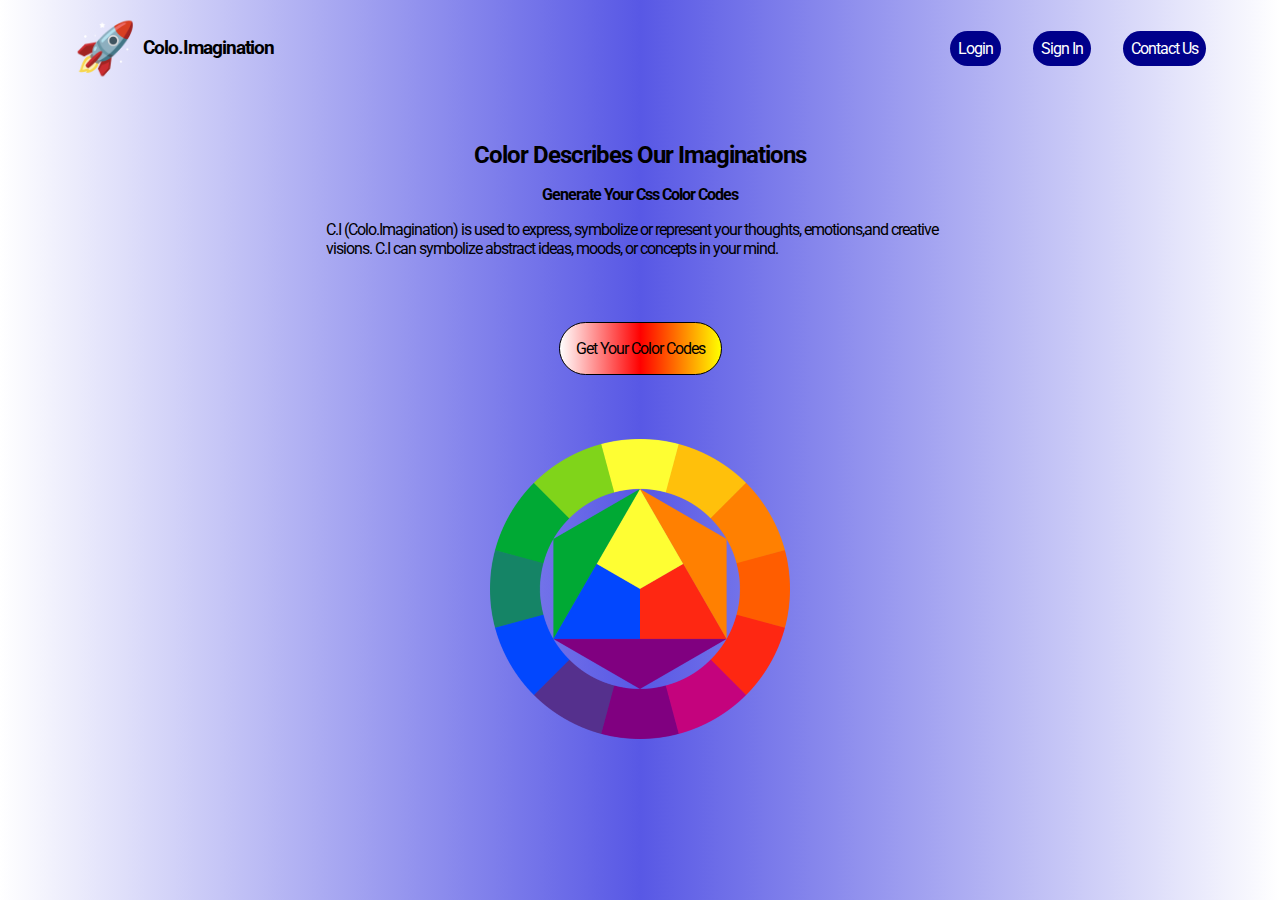
==== main.html @ fc1c4f20 "Initial commit" ====
<!DOCTYPE html>
<html lang="en">
<head>
    <meta charset="UTF-8">
    <meta name="viewport" content="width=device-width, initial-scale=1.0">
    <title>ColorImagination</title>
    <link rel="stylesheet" href="./main.css">
</head>
<body>
    <div class="main-parent-container">
        <div class="top-container">
            <div class="left-section">
                <span style='font-size:50px;'>&#128640;</span>
                <h3>Colo.Imagination</h3>
            </div>
            <div class="right-container">
                <a href="#">Login</a>
                <a href="#">Sign In</a>
                <a href="#">Contact Us</a>
            </div>
        </div>

        <div class="bottom-container">
            <div class="first-container">
                <h2>Color Describes Our Imaginations</h2>
                <h4>Generate Your Css Color Codes</h4>
            </div>
            <div class="second-container">
                <p>C.I (Colo.Imagination) is used to express, symbolize or represent your thoughts, emotions,and creative visions. C.I can symbolize abstract ideas, moods, or concepts in your mind.</p>
            </div>
        </div>
        <div class="button-container">
            <a href="./index.html">Get Your Color Codes</a>
        </div>
        <img src="./images/color 1.png" alt="">
    </div>
   

    

</body>
</html>
---- main.css ----
@import url('https://fonts.googleapis.com/css2?family=Roboto:ital,wght@0,100..900;1,100..900&display=swap');

*{
    margin: 0;
    padding: 0;
    letter-spacing: -1px;
    font-family: "Roboto", serif;
}
body{
    width: auto;
    height: auto;
    padding: 0.7rem ;
    display: flex;
    flex-direction: column;
    align-items: center;
    justify-content: start;
    background: linear-gradient(to right,white,rgb(88, 88, 229),white);
}
.main-parent-container{
    width: 100%;
    height: auto;
    padding: 0.5rem ;
    display: flex;
    flex-direction: column;
    align-items: center;
    justify-content: space-between;
    row-gap: 4rem;
}
.top-container{
    width: 90%;
    height: auto;
    display: flex;
    flex-direction: row;
    justify-content: space-between;
    align-items: center;
}
.left-section{
    width: 50%;
    height: auto;
    display: flex;
    flex-direction: row;
    justify-content: start;
    align-items: center;
    column-gap: 0.5rem;
}
.right-container{
    width: auto;
    height: auto;
    display: flex;
    flex-direction: row;
    column-gap: 2rem;
}
.right-container a{
    text-decoration: none;
    width: fit-content;
    color: white;
    background-color: darkblue;
    border-radius: 3rem;
    padding: 0.5rem;
}
.bottom-container{
    width: 50%;
    height: auto;
    display: flex;
    flex-direction:column;
    justify-content: center;
    align-items: center;
    row-gap: 1rem;
}
.first-container{
    display: flex;
    flex-direction: column;
    justify-content: center;
    align-items: center;
    row-gap: 1rem;
}
.button-container{
    width: fit-content;
    background: linear-gradient(to right,white,red, yellow);
    padding: 1rem;
    border: 1px solid black;
    border-radius: 2rem;
}
.button-container a{
    text-decoration: none;
    color: black;  
}
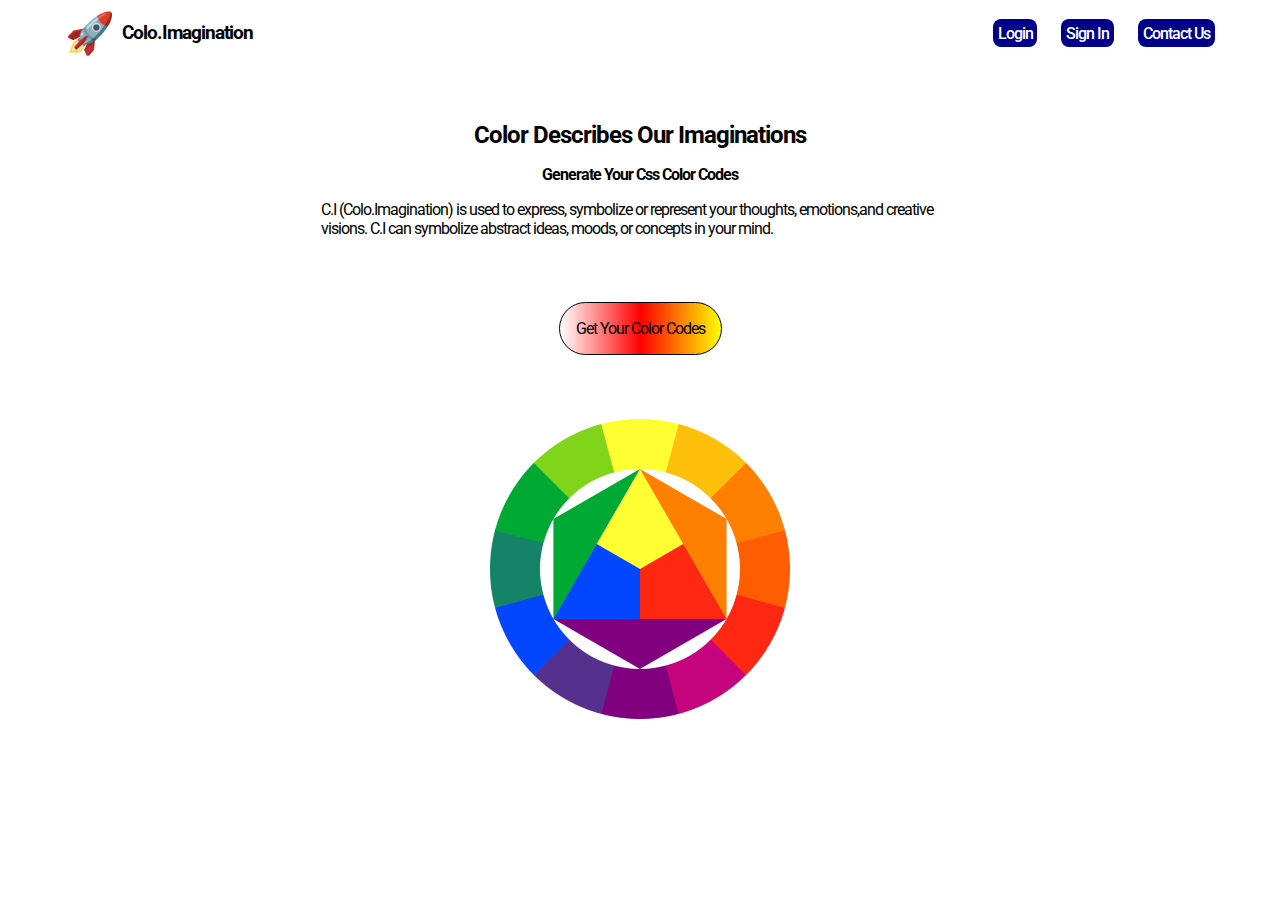
==== commit e10b36dc: "second commit" ====
--- a/main.html
+++ b/main.html
@@ -10,13 +10,13 @@
     <div class="main-parent-container">
         <div class="top-container">
             <div class="left-section">
-                <span style='font-size:50px;'>&#128640;</span>
+                <span style='font-size:40px;'>&#128640;</span>
                 <h3>Colo.Imagination</h3>
             </div>
             <div class="right-container">
-                <a href="#">Login</a>
-                <a href="#">Sign In</a>
-                <a href="#">Contact Us</a>
+                <a href="#"><h5>Login</h5></a>
+                <a href="#"><h5>Sign In</h5></a>
+                <a href="#"><h5>Contact Us</h5></a>
             </div>
         </div>
 
@@ -31,8 +31,9 @@
         </div>
         <div class="button-container">
             <a href="./index.html">Get Your Color Codes</a>
+        </div class="images-container">
+            <img src="./images/color 1.png" alt="">
         </div>
-        <img src="./images/color 1.png" alt="">
     </div>
    
 
--- a/main.css
+++ b/main.css
@@ -9,12 +9,129 @@
 body{
     width: auto;
     height: auto;
-    padding: 0.7rem ;
+    padding: 0.1rem ;
     display: flex;
     flex-direction: column;
     align-items: center;
     justify-content: start;
-    background: linear-gradient(to right,white,rgb(88, 88, 229),white);
+    background-color:white;
+    color: black;
+}
+@media (max-width: 540px){
+    .main-parent-container{
+        width: 30%;
+        row-gap: 1rem;
+        height: auto;
+        padding: 0.1rem ;
+        display: flex;
+        flex-direction: column;
+        align-items: center;
+        justify-content: start;
+    }
+    .top-container{
+        width: auto;
+        display: flex;
+        flex-direction: row;
+        column-gap: 1rem;
+        justify-content:space-between;
+        align-items: center;
+    }
+    .left-section{
+        width: 20%;
+        display: flex;
+        flex-direction: row;
+        justify-content: start;
+        align-items: center;
+        column-gap: 0rem;
+    }
+    .left-section style{
+        width: auto;
+        font-size: 10px;
+    }
+    .right-container{
+        width:10%;
+        display: flex;
+        flex-direction: row;
+        justify-content: start;
+        align-items: center;
+        column-gap: 0.5rem;
+    }
+    .right-container a{
+        text-decoration: none;
+        width: fit-content;
+        color: white;
+        background-color: darkblue;
+        border-radius: 0.9rem;
+        padding: 0.2rem;
+        font-size: auto;
+    }
+    .right-container h5{
+        font-size: 0.5rem;
+        font-weight: 400;
+    }
+    .bottom-container{
+        width: 100%;
+        height: auto;
+        display: flex;
+        flex-direction:column;
+        justify-content: center;
+        align-items: center;
+        row-gap: 0.5rem;
+    }
+    .first-container{
+        width: 150%;
+        height: auto;
+        display: flex;
+        flex-direction: column;
+        justify-content: center;
+        align-items: center;
+        row-gap: 1rem;
+    }
+    .first-container h4{
+        width: 100%;
+    }
+    .bottom-container p{
+        width: 120%;
+    }
+}
+
+@media (min-width : 344px){
+    .main-parent-container{
+        width: 30%;
+        row-gap: 1rem;
+        height: auto;
+        padding: 0.1rem ;
+        display: flex;
+        flex-direction: column;
+        align-items: center;
+        justify-content: start;
+    }
+    .top-container{
+        width: auto;
+        display: flex;
+        flex-direction: row;
+        column-gap: 1rem;
+        justify-content:space-between;
+        align-items: center;
+    }
+    .right-container{
+        width:10%;
+        display: flex;
+        flex-direction: row;
+        justify-content: start;
+        align-items: center;
+        column-gap: 0.1rem;
+    }
+    .right-container a{
+        text-decoration: none;
+        width: fit-content;
+        color: white;
+        background-color: darkblue;
+        border-radius: 0.9rem;
+        padding: 0.2rem;
+        font-size: auto;
+    }
+
 }
 .main-parent-container{
     width: 100%;
@@ -48,15 +165,20 @@
     height: auto;
     display: flex;
     flex-direction: row;
-    column-gap: 2rem;
+    column-gap: 1.5rem;
 }
 .right-container a{
     text-decoration: none;
     width: fit-content;
     color: white;
     background-color: darkblue;
-    border-radius: 3rem;
-    padding: 0.5rem;
+    border-radius: 0.5rem;
+    padding: 0.3rem;
+    font-size: 1rem;
+}
+h5{
+    font-size: 1.0rem;
+    font-weight: 500;
 }
 .bottom-container{
     width: 50%;
@@ -68,11 +190,17 @@
     row-gap: 1rem;
 }
 .first-container{
+    width: auto;
+    height: auto;
     display: flex;
     flex-direction: column;
     justify-content: center;
     align-items: center;
     row-gap: 1rem;
+}
+p{
+    font-size: 1000;
+    font-weight: 400;
 }
 .button-container{
     width: fit-content;
@@ -85,3 +213,4 @@
     text-decoration: none;
     color: black;  
 }
+
